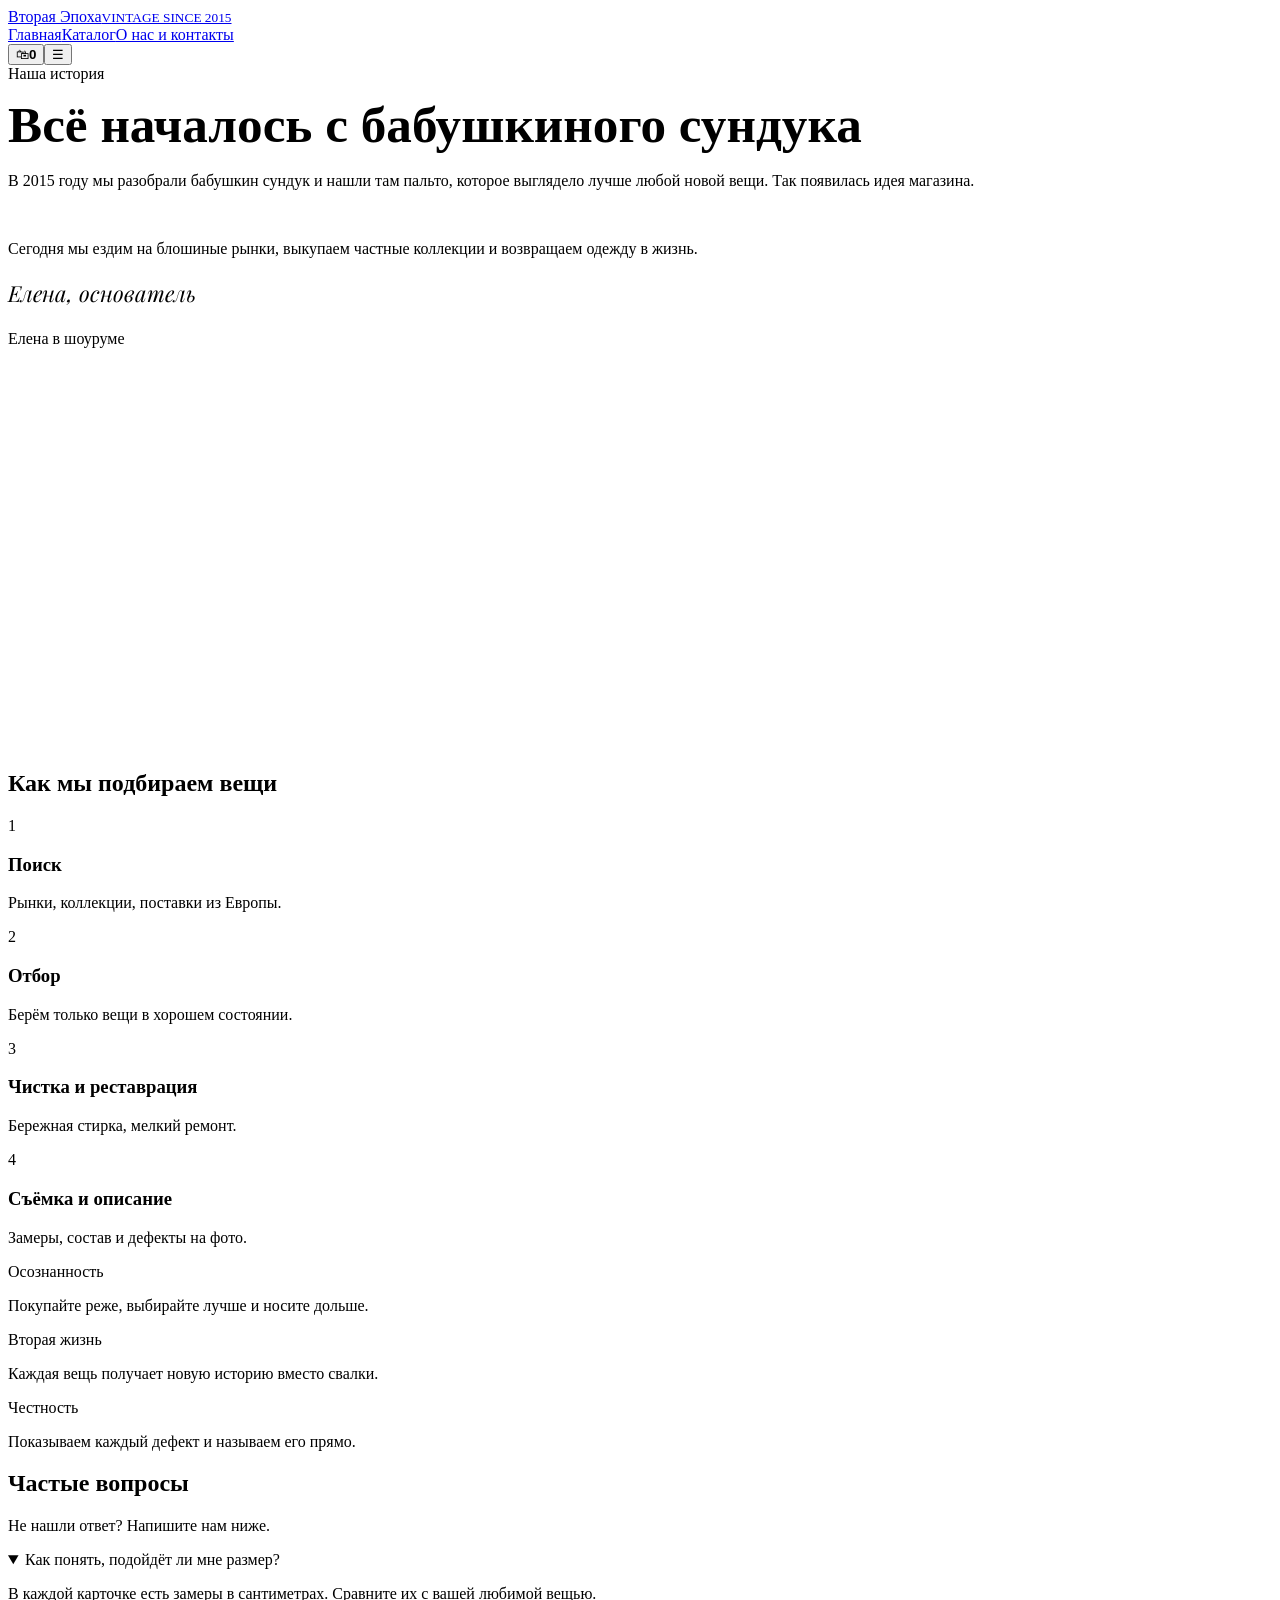
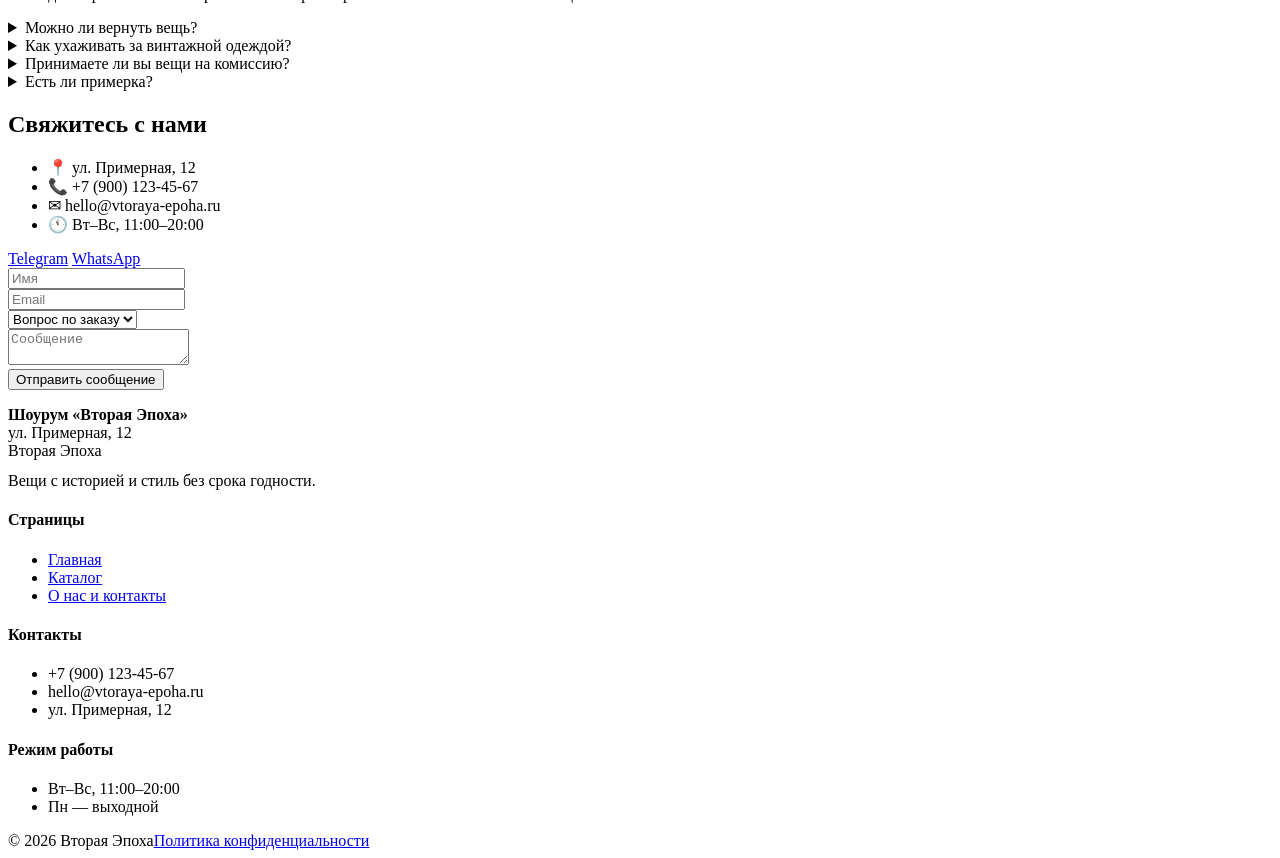
==== Claude/about.html @ 3df95a7c "claude" ====
<!DOCTYPE html>
<html lang="ru"><head><meta charset="UTF-8"><meta name="viewport" content="width=device-width, initial-scale=1">
<title>О нас и контакты — Вторая Эпоха</title>
<link rel="preconnect" href="https://fonts.googleapis.com"><link rel="preconnect" href="https://fonts.gstatic.com" crossorigin>
<link href="https://fonts.googleapis.com/css2?family=Inter:wght@400;500;600&family=Playfair+Display:ital,wght@0,400;0,700;1,400&display=swap" rel="stylesheet">
<link rel="stylesheet" href="css/style.css"></head><body>
<header class="header"><div class="container">
<a href="index.html" class="logo">Вторая Эпоха<small>VINTAGE SINCE 2015</small></a>
<nav class="nav" id="nav"><a href="index.html">Главная</a><a href="catalog.html" >Каталог</a><a href="about.html" class="active">О нас и контакты</a></nav>
<div class="tools"><button class="cart" aria-label="Корзина">🛍<b id="cartCount">0</b></button><button class="burger" aria-label="Меню">☰</button></div>
</div></header>
<main>
<section class="section"><div class="container split" style="grid-template-columns:1fr 1fr;align-items:center">
<div><span class="label">Наша история</span><h1 style="font-size:clamp(32px,4vw,52px);margin:12px 0 18px">Всё началось с бабушкиного сундука</h1>
<p class="muted">В 2015 году мы разобрали бабушкин сундук и нашли там пальто, которое выглядело лучше любой новой вещи. Так появилась идея магазина.</p><br>
<p class="muted">Сегодня мы ездим на блошиные рынки, выкупаем частные коллекции и возвращаем одежду в жизнь.</p>
<p style="font:italic 22px 'Playfair Display';margin-top:20px">Елена, основатель</p></div>
<div class="ph" style="height:420px;--c1:#D9A441;--c2:#8A4B3A">Елена в шоуруме</div></div></section>

<section class="section alt"><div class="container center"><h2>Как мы подбираем вещи</h2>
<div class="steps" style="text-align:left">
<div class="step"><div class="n">1</div><h3>Поиск</h3><p class="muted">Рынки, коллекции, поставки из Европы.</p><div class="ph" style="--c1:#C98F6B;--c2:#7A4A36"></div></div>
<div class="step"><div class="n">2</div><h3>Отбор</h3><p class="muted">Берём только вещи в хорошем состоянии.</p><div class="ph" style="--c1:#7C8F5A;--c2:#3F4D2E"></div></div>
<div class="step"><div class="n">3</div><h3>Чистка и реставрация</h3><p class="muted">Бережная стирка, мелкий ремонт.</p><div class="ph" style="--c1:#5B7A99;--c2:#2F4256"></div></div>
<div class="step"><div class="n">4</div><h3>Съёмка и описание</h3><p class="muted">Замеры, состав и дефекты на фото.</p><div class="ph" style="--c1:#D9A441;--c2:#B5543A"></div></div></div></div></section>

<section class="section dark values"><div class="container grid g3">
<div><div class="big">Осознанность</div><p>Покупайте реже, выбирайте лучше и носите дольше.</p></div>
<div><div class="big">Вторая жизнь</div><p>Каждая вещь получает новую историю вместо свалки.</p></div>
<div><div class="big">Честность</div><p>Показываем каждый дефект и называем его прямо.</p></div></div></section>

<section class="section"><div class="container split"><div><h2>Частые вопросы</h2><p class="muted">Не нашли ответ? Напишите нам ниже.</p></div>
<div class="faq">
<details open><summary>Как понять, подойдёт ли мне размер?</summary><p>В каждой карточке есть замеры в сантиметрах. Сравните их с вашей любимой вещью.</p></details>
<details><summary>Можно ли вернуть вещь?</summary><p>Да, в течение 7 дней, если вещь не ношена и с бирками.</p></details>
<details><summary>Как ухаживать за винтажной одеждой?</summary><p>Стирайте вручную при 30 °C, сушите без отжима и храните на плечиках.</p></details>
<details><summary>Принимаете ли вы вещи на комиссию?</summary><p>Да, пришлите фото через форму ниже с темой «Продать вещи».</p></details>
<details><summary>Есть ли примерка?</summary><p>Да, в шоуруме. При доставке примерка возможна в пунктах выдачи партнёров.</p></details></div></div></section>

<section class="section alt"><div class="container"><div class="contact">
<div><h2>Свяжитесь с нами</h2><ul><li>📍 ул. Примерная, 12</li><li>📞 +7 (900) 123-45-67</li><li>✉ hello@vtoraya-epoha.ru</li><li>🕚 Вт–Вс, 11:00–20:00</li></ul>
<a class="btn ghost" href="#">Telegram</a> <a class="btn ghost" href="#">WhatsApp</a></div>
<form id="contactForm" novalidate>
<div class="field"><input name="name" placeholder="Имя" aria-label="Имя"></div>
<div class="field"><input name="email" type="email" placeholder="Email" aria-label="Email"></div>
<div class="field"><select name="topic" aria-label="Тема"><option>Вопрос по заказу</option><option>Сотрудничество</option><option>Продать вещи</option></select></div>
<div class="field"><textarea name="message" placeholder="Сообщение" aria-label="Сообщение"></textarea></div>
<button class="btn" type="submit">Отправить сообщение</button><p class="msg" id="formMsg" role="status"></p></form></div></div></section>
<div class="map"><div><b>Шоурум «Вторая Эпоха»</b><br>ул. Примерная, 12</div></div>
</main>
<footer class="footer"><div class="container"><div class="cols">
<div><div class="logo">Вторая Эпоха</div><p style="margin-top:12px;color:var(--line)">Вещи с историей и стиль без срока годности.</p></div>
<div><h4>Страницы</h4><ul><li><a href="index.html">Главная</a></li><li><a href="catalog.html">Каталог</a></li><li><a href="about.html">О нас и контакты</a></li></ul></div>
<div><h4>Контакты</h4><ul><li>+7 (900) 123-45-67</li><li>hello@vtoraya-epoha.ru</li><li>ул. Примерная, 12</li></ul></div>
<div><h4>Режим работы</h4><ul><li>Вт–Вс, 11:00–20:00</li><li>Пн — выходной</li></ul></div>
</div><div class="bottom"><span>© 2026 Вторая Эпоха</span><a href="#">Политика конфиденциальности</a></div></div></footer>
<script src="js/main.js"></script><script src="js/about.js"></script></body></html>
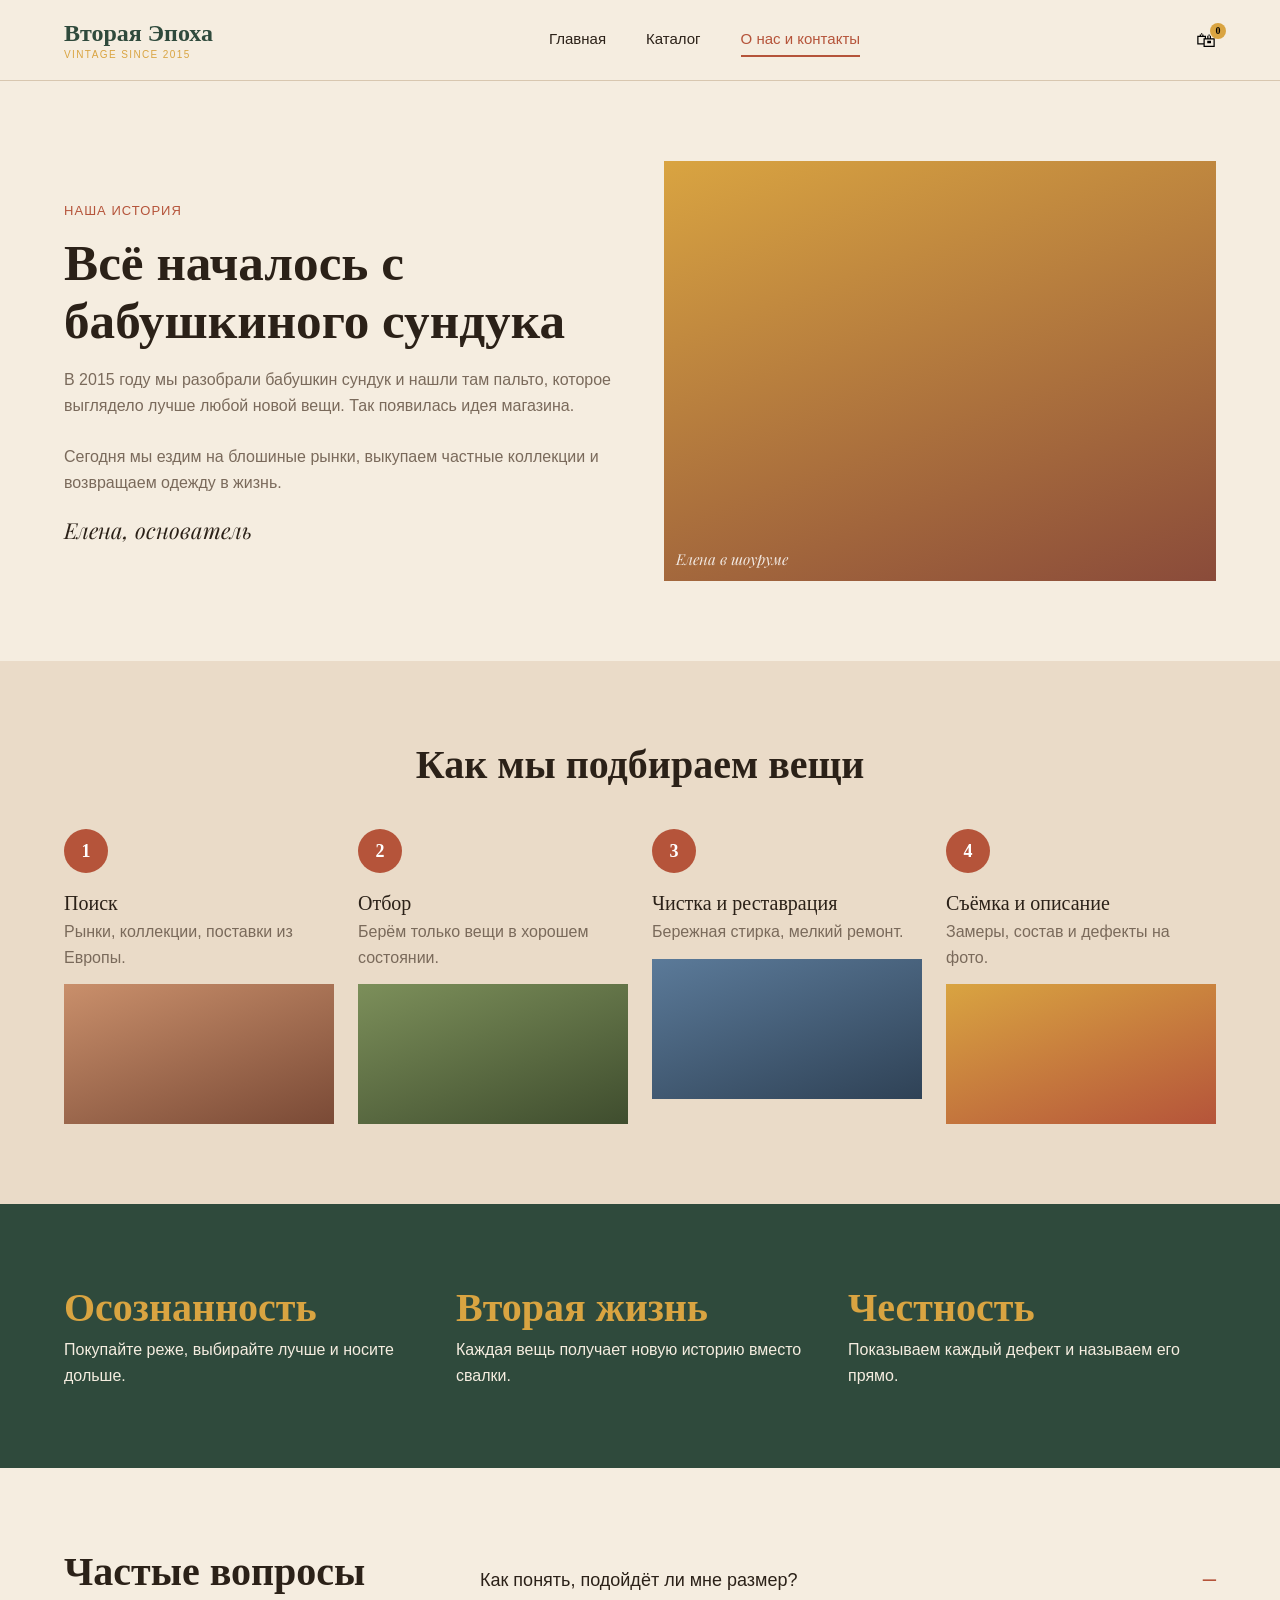
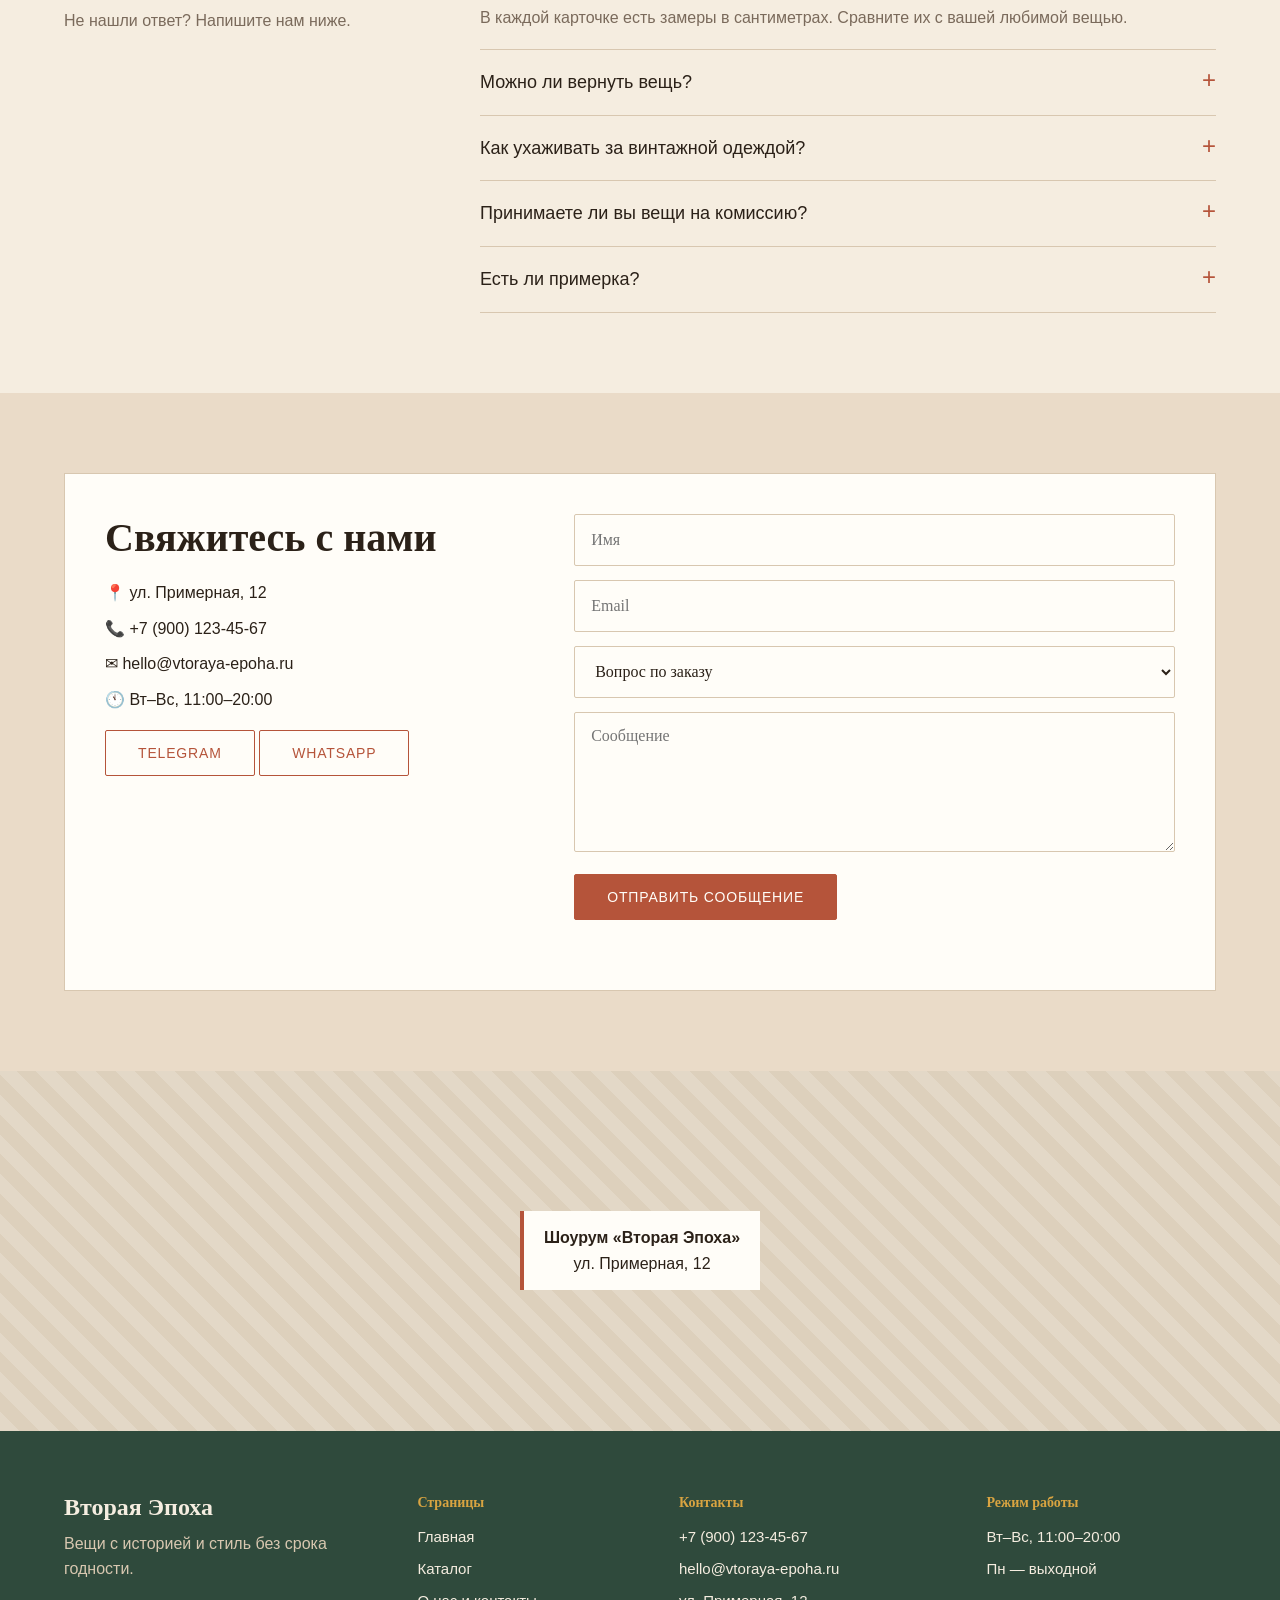
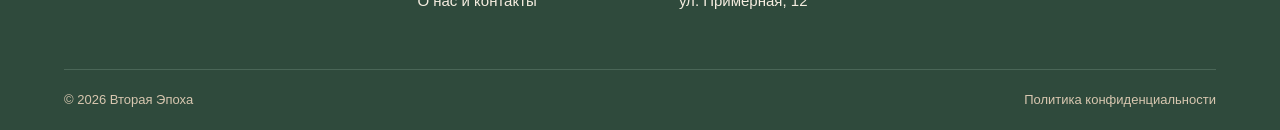
==== commit 9fb5bfaf: "claude" ====
--- a/Claude/about.html
+++ b/Claude/about.html
@@ -3,7 +3,7 @@
 <title>О нас и контакты — Вторая Эпоха</title>
 <link rel="preconnect" href="https://fonts.googleapis.com"><link rel="preconnect" href="https://fonts.gstatic.com" crossorigin>
 <link href="https://fonts.googleapis.com/css2?family=Inter:wght@400;500;600&family=Playfair+Display:ital,wght@0,400;0,700;1,400&display=swap" rel="stylesheet">
-<link rel="stylesheet" href="css/style.css"></head><body>
+<link rel="stylesheet" href="style.css"></head><body>
 <header class="header"><div class="container">
 <a href="index.html" class="logo">Вторая Эпоха<small>VINTAGE SINCE 2015</small></a>
 <nav class="nav" id="nav"><a href="index.html">Главная</a><a href="catalog.html" >Каталог</a><a href="about.html" class="active">О нас и контакты</a></nav>
--- a/Claude/style.css
+++ b/Claude/style.css
@@ -0,0 +1,134 @@
+:root{--cream:#F5EDE0;--sand:#EADBC8;--milk:#FFFDF8;--terra:#B5543A;--terra-d:#9A432C;--mustard:#D9A441;--green:#2F4A3C;--text:#2B2118;--muted:#7A6A5B;--line:#D8C7B0}
+*{box-sizing:border-box;margin:0;padding:0}
+html{scroll-behavior:smooth}
+body{font:16px/1.6 'Inter',sans-serif;background:var(--cream);color:var(--text)}
+h1,h2,h3,.logo,.price{font-family:'Playfair Display',serif}
+h1{font-size:clamp(36px,5vw,64px);line-height:1.12}
+h2{font-size:clamp(28px,3.4vw,40px);line-height:1.2;margin-bottom:12px}
+h3{font-size:20px;font-weight:400}
+a{color:inherit;text-decoration:none}
+img{max-width:100%}
+:focus-visible{outline:2px solid var(--terra);outline-offset:2px}
+.container{max-width:1200px;margin:0 auto;padding:0 24px}
+.section{padding:80px 0}.alt{background:var(--sand)}.dark{background:var(--green);color:var(--cream)}
+.lead{font-size:19px;color:var(--muted);max-width:560px}
+.center{text-align:center}.center .lead{margin:0 auto}
+.label{font-size:13px;font-weight:500;letter-spacing:.08em;text-transform:uppercase;color:var(--terra)}
+/* buttons */
+.btn{display:inline-block;padding:14px 32px;background:var(--terra);color:var(--milk);border:1.5px solid var(--terra);border-radius:2px;font:500 14px 'Inter',sans-serif;letter-spacing:.06em;text-transform:uppercase;cursor:pointer;transition:.2s}
+.btn:hover{background:var(--terra-d)}
+.btn.ghost{background:transparent;color:var(--terra)}.btn.ghost:hover{background:var(--terra);color:var(--milk)}
+.btn.full{width:100%;text-align:center}
+/* header */
+.header{position:sticky;top:0;z-index:50;background:var(--cream);border-bottom:1px solid var(--line)}
+.header .container{display:flex;align-items:center;justify-content:space-between;height:80px}
+.logo{font-size:24px;font-weight:700;color:var(--green);line-height:1}
+.logo small{display:block;font:500 10px 'Inter',sans-serif;letter-spacing:.14em;color:var(--mustard);margin-top:4px}
+.nav{display:flex;gap:40px}
+.nav a{font-weight:500;font-size:15px;padding:4px 0;border-bottom:2px solid transparent}
+.nav a:hover,.nav a.active{color:var(--terra);border-color:var(--terra)}
+.tools{display:flex;gap:18px;align-items:center}
+.cart{position:relative;background:none;border:0;font-size:20px;cursor:pointer}
+.cart b{position:absolute;top:-6px;right:-10px;min-width:16px;height:16px;border-radius:8px;background:var(--mustard);font:600 10px/16px 'Inter';text-align:center}
+.burger{display:none;background:none;border:0;font-size:26px;cursor:pointer}
+/* placeholders for photos */
+.ph{display:flex;align-items:flex-end;padding:12px;color:rgba(255,255,255,.85);font:italic 15px 'Playfair Display',serif;background:linear-gradient(160deg,var(--c1,#C98F6B),var(--c2,#7A4A36))}
+/* hero */
+.hero .container{display:grid;grid-template-columns:1fr 1fr;gap:48px;align-items:center;min-height:640px}
+.hero h1{margin:14px 0 18px}.hero .btns{display:flex;gap:14px;flex-wrap:wrap;margin:28px 0 20px}
+.hero small{color:var(--muted)}
+.hero-img{position:relative;height:560px}
+.hero-img:before{content:"";position:absolute;inset:24px -24px -24px 24px;background:var(--sand)}
+.hero-img .ph{position:relative;height:100%;--c1:#D9A441;--c2:#B5543A}
+.stamp{position:absolute;left:-30px;bottom:50px;width:96px;height:96px;border-radius:50%;background:var(--mustard);display:grid;place-items:center;text-align:center;font:600 12px/1.2 'Inter';padding:12px;transform:rotate(-10deg)}
+/* grids */
+.grid{display:grid;gap:24px}.g3{grid-template-columns:repeat(3,1fr)}.g4{grid-template-columns:repeat(4,1fr)}
+.cat{height:300px;position:relative;display:flex;align-items:flex-end;padding:0;overflow:hidden}
+.cat span{width:100%;padding:60px 20px 18px;background:linear-gradient(transparent,rgba(43,33,24,.75));font-size:24px;color:#fff}
+.head-row{display:flex;justify-content:space-between;align-items:end;margin-bottom:32px;gap:16px}
+.link{color:var(--terra);font-weight:500}
+/* product card */
+.card{background:var(--milk);border:1px solid var(--line);position:relative;display:flex;flex-direction:column}
+.card .ph{aspect-ratio:3/4}
+.card .info{padding:14px 16px 18px;display:flex;flex-direction:column;gap:2px;flex:1}
+.era{font-size:12px;font-weight:500;letter-spacing:.08em;color:#B7861F;text-transform:uppercase}
+.card .name{font-weight:500}.card .size{font-size:14px;color:var(--muted)}
+.price{font-size:20px;margin:6px 0 10px}
+.tag{position:absolute;top:12px;left:0;z-index:2;background:var(--mustard);padding:3px 14px 3px 10px;font:600 12px 'Inter';clip-path:polygon(0 0,100% 0,90% 100%,0 100%)}
+.card.sold .ph{opacity:.5}.card.sold .tag{background:var(--muted);color:#fff}
+.card .btn{padding:10px;font-size:13px;margin-top:auto;text-align:center}
+.fav{position:absolute;top:10px;right:10px;z-index:2;background:var(--milk);border:0;width:34px;height:34px;border-radius:50%;cursor:pointer;font-size:16px}
+.fav.on{color:var(--terra)}
+.quick{margin-top:6px;background:none;border:0;color:var(--muted);text-decoration:underline;cursor:pointer;font:14px 'Inter'}
+/* features / reviews */
+.split{display:grid;grid-template-columns:1fr 2fr;gap:48px}
+.feat{display:grid;grid-template-columns:1fr 1fr;gap:32px}
+.feat .ic{font-size:32px;color:var(--terra)}.feat h3{margin:6px 0}.feat p,.muted{color:var(--muted)}
+.review{background:#3A5A49;padding:28px}.review q{display:block;quotes:none;margin:8px 0 18px}
+.review .mark{font:64px/0.6 'Playfair Display';color:var(--mustard)}
+.review .who{display:flex;align-items:center;gap:12px;font-size:14px}
+.avatar{width:48px;height:48px;border-radius:50%;background:var(--mustard);flex:none}
+.sub{background:var(--milk);border:1px solid var(--line);padding:40px;display:grid;grid-template-columns:1fr 1fr;gap:32px;align-items:center}
+.row{display:flex;gap:10px}
+input,select,textarea{width:100%;height:52px;padding:0 16px;background:var(--milk);border:1px solid var(--line);border-radius:2px;font:16px 'Inter';color:var(--text)}
+textarea{height:140px;padding:14px 16px;resize:vertical}
+input:focus,select:focus,textarea:focus{outline:0;border-color:var(--terra)}
+.hint{font-size:13px;color:var(--muted);margin-top:8px}
+.msg{margin-top:10px;font-size:14px;min-height:20px}.msg.err{color:#B3261E}.msg.ok{color:#2F6B3C}
+/* footer */
+.footer{background:var(--green);color:var(--cream);padding:64px 0 0}
+.footer .cols{display:grid;grid-template-columns:1.4fr 1fr 1.2fr 1fr;gap:32px}
+.footer h4{font:600 14px 'Inter';margin-bottom:14px;color:var(--mustard)}
+.footer li{list-style:none;margin-bottom:8px;font-size:15px}.footer a:hover{color:var(--mustard)}
+.footer .logo{color:var(--cream)}
+.footer .bottom{margin-top:48px;border-top:1px solid #4A6657;padding:20px 0;display:flex;justify-content:space-between;font-size:13px;color:var(--line)}
+/* catalog */
+.page-head{background:var(--sand);padding:40px 0 48px}.crumbs{font-size:14px;color:var(--muted);margin-bottom:10px}
+.shop{display:grid;grid-template-columns:260px 1fr;gap:32px;padding:48px 0}
+.filters details{border-bottom:1px solid var(--line);padding:14px 0}
+.filters summary{font-weight:600;cursor:pointer}
+.filters label{display:flex;gap:8px;margin-top:8px;font-size:15px;cursor:pointer}
+.filters input[type=checkbox]{width:16px;height:16px;accent-color:var(--terra)}
+.filters input[type=range]{height:auto;padding:0;accent-color:var(--terra);border:0;background:none}
+.sizes{display:flex;gap:6px;flex-wrap:wrap;margin-top:10px}
+.sizes button{width:40px;height:40px;background:var(--milk);border:1px solid var(--line);cursor:pointer;font:14px 'Inter'}
+.sizes button.on{background:var(--terra);color:#fff;border-color:var(--terra)}
+.reset{margin-top:16px;background:none;border:0;color:var(--terra);cursor:pointer;text-decoration:underline;font:15px 'Inter'}
+.bar{display:flex;justify-content:space-between;align-items:center;margin-bottom:20px;gap:16px}
+.bar select{width:230px;height:44px}
+.empty{grid-column:1/-1;padding:48px;text-align:center;color:var(--muted)}
+.modal{position:fixed;inset:0;background:rgba(43,33,24,.6);display:none;place-items:center;z-index:100;padding:16px}
+.modal.open{display:grid}
+.modal-box{background:var(--milk);max-width:900px;width:100%;display:grid;grid-template-columns:1fr 1fr;position:relative;max-height:92vh;overflow:auto}
+.modal-box .ph{min-height:420px}.modal-body{padding:36px}
+.modal-body h2{font-size:30px;margin:6px 0}.modal-body ul{margin:14px 0 20px;padding-left:18px;color:var(--muted)}
+.close{position:absolute;top:10px;right:14px;background:none;border:0;font-size:30px;cursor:pointer;z-index:3}
+table{width:100%;border-collapse:collapse}
+th{background:var(--green);color:var(--cream);text-align:left;font-weight:500}
+th,td{padding:12px 16px}tbody tr:nth-child(odd){background:var(--cream)}tbody tr:nth-child(even){background:var(--sand)}
+.tbl{overflow-x:auto}
+.toast{position:fixed;bottom:24px;left:50%;transform:translate(-50%,80px);background:var(--text);color:var(--cream);padding:12px 22px;transition:.3s;z-index:200;opacity:0}
+.toast.show{transform:translate(-50%,0);opacity:1}
+/* about */
+.steps{display:grid;grid-template-columns:repeat(4,1fr);gap:24px;margin-top:40px}
+.step .n{width:44px;height:44px;border-radius:50%;background:var(--terra);color:#fff;display:grid;place-items:center;font:600 18px 'Playfair Display';margin-bottom:14px}
+.step .ph{height:140px;margin-top:14px}
+.values .big{font:700 40px 'Playfair Display';color:var(--mustard);margin-bottom:6px}
+.faq details{border-bottom:1px solid var(--line);padding:18px 0}
+.faq summary{font-weight:500;font-size:18px;cursor:pointer;list-style:none;display:flex;justify-content:space-between}
+.faq summary::after{content:"+";color:var(--terra);font-size:24px;line-height:1}
+.faq details[open] summary::after{content:"–"}.faq p{margin-top:10px;color:var(--muted)}
+.contact{background:var(--milk);border:1px solid var(--line);display:grid;grid-template-columns:5fr 7fr;gap:40px;padding:40px}
+.contact ul{list-style:none;margin:18px 0}.contact li{margin-bottom:10px}
+form .field{margin-bottom:14px}
+.map{height:360px;background:repeating-linear-gradient(45deg,#E3D8C7,#E3D8C7 14px,#DDD0BC 14px,#DDD0BC 28px);display:grid;place-items:center;text-align:center}
+.map div{background:var(--milk);border-left:4px solid var(--terra);padding:14px 20px}
+@media(max-width:900px){
+.nav{display:none;position:absolute;top:80px;left:0;right:0;background:var(--cream);flex-direction:column;gap:0;padding:12px 24px;border-bottom:1px solid var(--line)}
+.nav.open{display:flex}.nav a{padding:12px 0}.burger{display:block}
+.hero .container,.split,.sub,.contact,.shop,.modal-box{grid-template-columns:1fr}
+.hero-img{height:420px;margin-right:24px}.g3,.g4,.steps,.footer .cols{grid-template-columns:1fr 1fr}
+.feat{grid-template-columns:1fr}.filters{order:2}.section{padding:56px 0}
+.footer .bottom{flex-direction:column;gap:6px}}
+@media(max-width:560px){.g3,.g4,.steps,.footer .cols{grid-template-columns:1fr}.row{flex-direction:column}}
+@media(prefers-reduced-motion:reduce){*{transition:none!important;scroll-behavior:auto!important}}
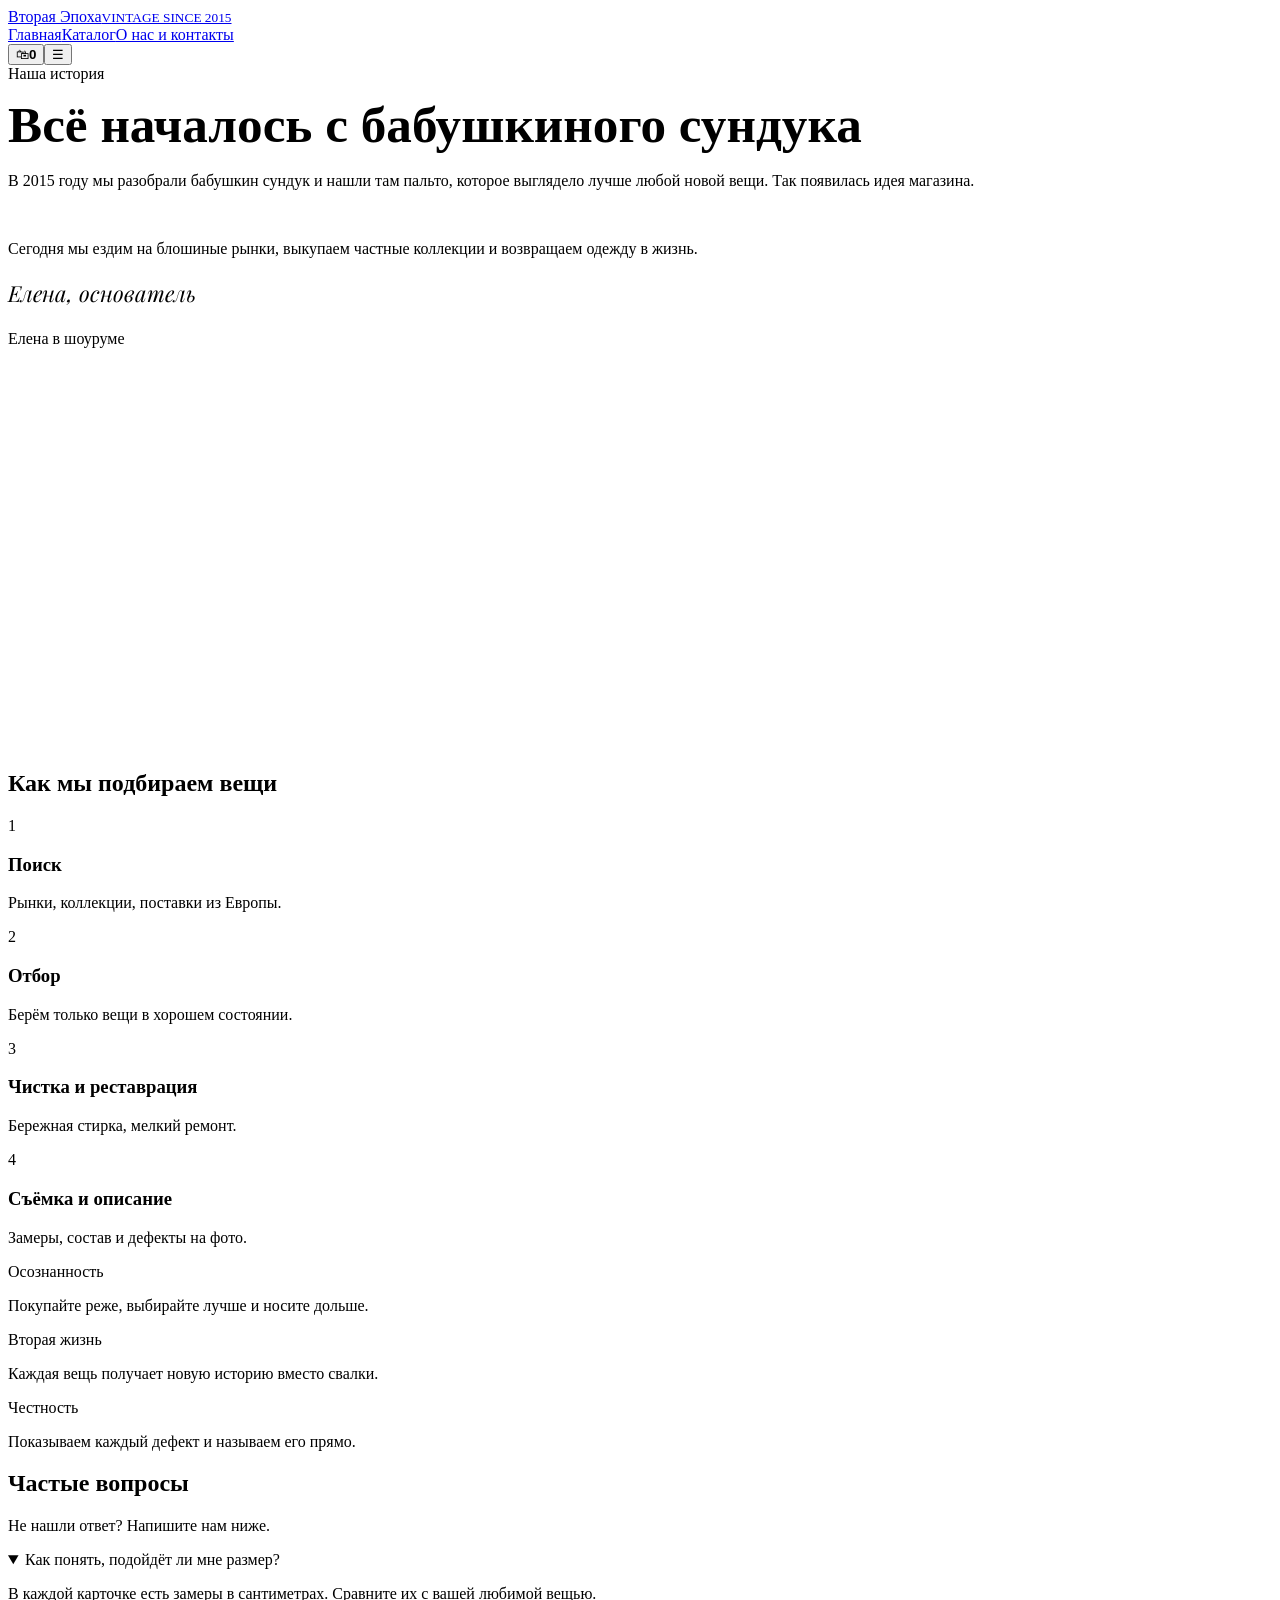
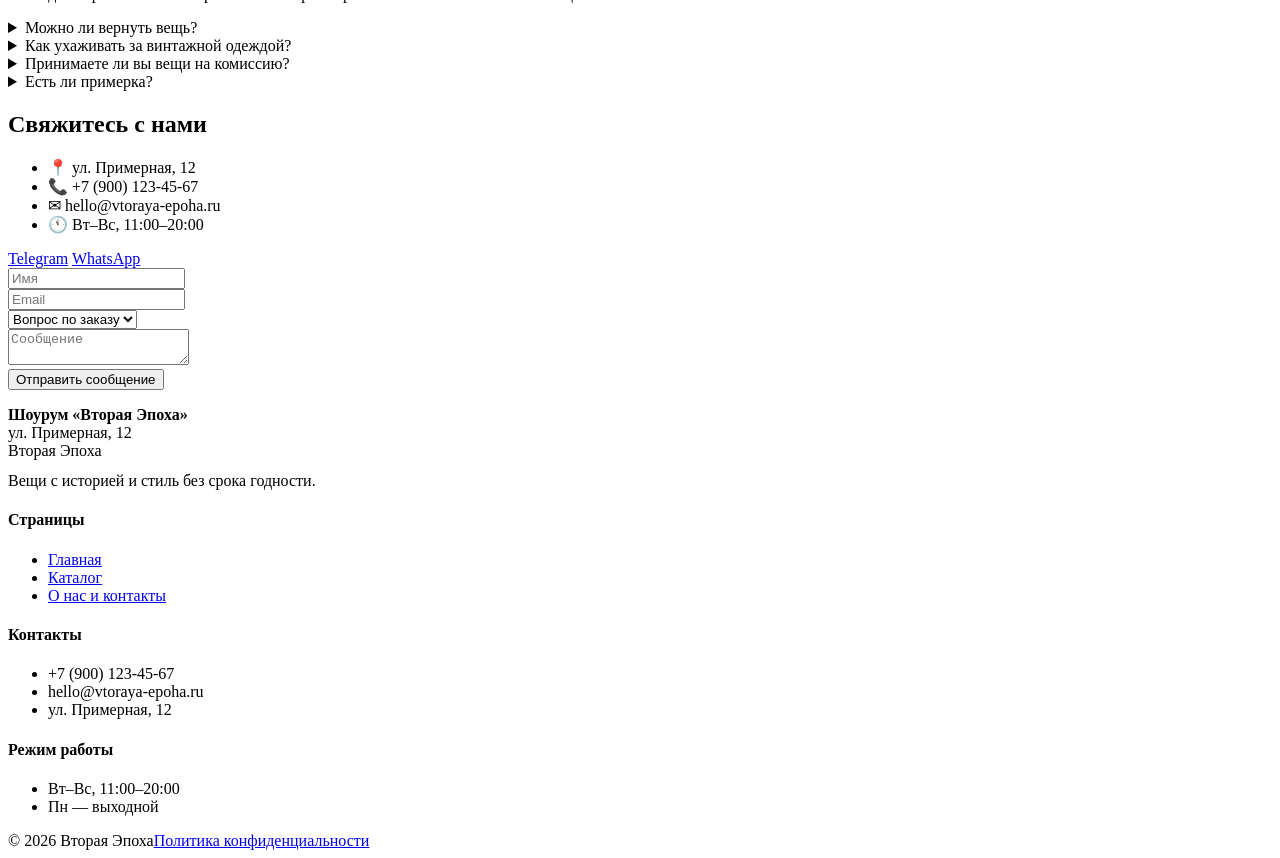
==== commit cf3712fe: "summary" ====
--- a/Claude/about.html
+++ b/Claude/about.html
@@ -3,7 +3,7 @@
 <title>О нас и контакты — Вторая Эпоха</title>
 <link rel="preconnect" href="https://fonts.googleapis.com"><link rel="preconnect" href="https://fonts.gstatic.com" crossorigin>
 <link href="https://fonts.googleapis.com/css2?family=Inter:wght@400;500;600&family=Playfair+Display:ital,wght@0,400;0,700;1,400&display=swap" rel="stylesheet">
-<link rel="stylesheet" href="style.css"></head><body>
+<link rel="stylesheet" href="css/style.css"></head><body>
 <header class="header"><div class="container">
 <a href="index.html" class="logo">Вторая Эпоха<small>VINTAGE SINCE 2015</small></a>
 <nav class="nav" id="nav"><a href="index.html">Главная</a><a href="catalog.html" >Каталог</a><a href="about.html" class="active">О нас и контакты</a></nav>
